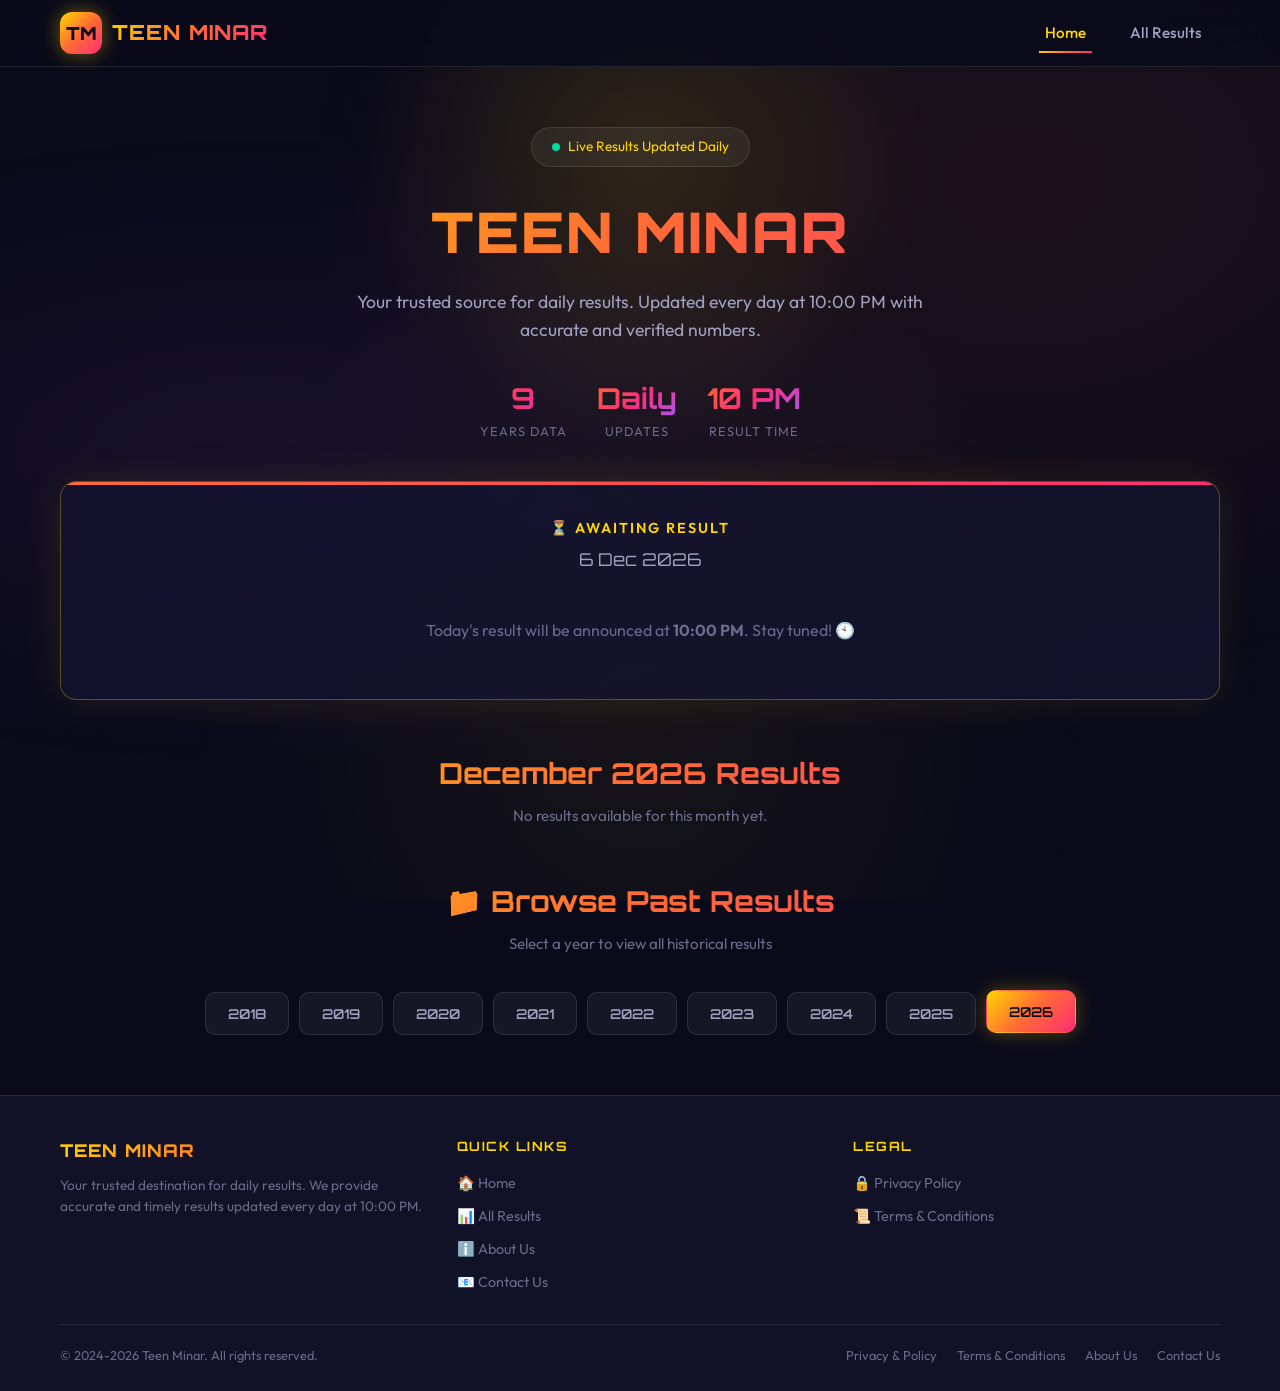
==== index.html @ fa3791fa "Initial commit - Teen Minar website" ====
<!DOCTYPE html>
<html lang="en">
<head>
  <meta charset="UTF-8">
  <meta name="viewport" content="width=device-width, initial-scale=1.0">
  <title>Teen Minar - Latest Results | teenminar.com</title>
  <meta name="description" content="Teen Minar - Check today's latest result and past results. Daily updates at 10 PM. View current month, yearly and historical data at teenminar.com">
  <meta name="keywords" content="Teen Minar, teenminar, teenminar.com, teenminar.in, latest result, today result, daily result">
  <meta name="robots" content="index, follow">
  <link rel="canonical" href="https://teenminar.com/">
  <link rel="stylesheet" href="css/style.css">
</head>
<body data-page="home">

  <!-- Nav Overlay -->
  <div class="nav-overlay"></div>

  <!-- Header -->
  <header class="header">
    <nav class="navbar">
      <a href="index.html" class="logo">
        <div class="logo-icon">TM</div>
        <span class="logo-text">TEEN MINAR</span>
      </a>
      <div class="nav-links">
        <a href="index.html" class="active">Home</a>
        <a href="results.html">All Results</a>
      </div>
      <div class="hamburger">
        <span></span>
        <span></span>
        <span></span>
      </div>
    </nav>
  </header>

  <!-- Hero Section -->
  <section class="hero">
    <div class="container">
      <div class="hero-badge">
        <span class="dot"></span>
        Live Results Updated Daily
      </div>
      <h1>Teen Minar</h1>
      <p>Your trusted source for daily results. Updated every day at 10:00 PM with accurate and verified numbers.</p>
      <div class="hero-stats" id="hero-stats">
        <div class="stat-item">
          <div class="stat-number">---</div>
          <div class="stat-label">Loading...</div>
        </div>
      </div>
    </div>
  </section>

  <!-- Today's Result -->
  <section class="today-result">
    <div class="container">
      <div id="today-result-container">
        <div class="loading">
          <div class="spinner"></div>
          <p>Loading today's result...</p>
        </div>
      </div>
    </div>
  </section>

  <!-- Current Month Results -->
  <section class="month-results">
    <div class="container">
      <div id="month-results-container">
        <div class="loading">
          <div class="spinner"></div>
          <p>Loading results...</p>
        </div>
      </div>
    </div>
  </section>

  <!-- Quick Year Links -->
  <section class="container" style="margin-bottom: 50px;">
    <div class="section-header">
      <h2>📁 Browse Past Results</h2>
      <p>Select a year to view all historical results</p>
    </div>
    <div class="quick-years" id="quick-years">
      <!-- Dynamically populated -->
    </div>
  </section>

  <!-- Footer -->
  <footer class="footer">
    <div class="container">
      <div class="footer-content">
        <div class="footer-brand">
          <div class="logo-text">TEEN MINAR</div>
          <p>Your trusted destination for daily results. We provide accurate and timely results updated every day at 10:00 PM.</p>
        </div>
        <div class="footer-section">
          <h3>Quick Links</h3>
          <div class="footer-links">
            <a href="index.html">🏠 Home</a>
            <a href="results.html">📊 All Results</a>
            <a href="about.html">ℹ️ About Us</a>
            <a href="contact.html">📧 Contact Us</a>
          </div>
        </div>
        <div class="footer-section">
          <h3>Legal</h3>
          <div class="footer-links">
            <a href="privacy.html">🔒 Privacy Policy</a>
            <a href="terms.html">📜 Terms & Conditions</a>
          </div>
        </div>
      </div>
      <div class="footer-bottom">
        <p>&copy; 2024-2026 Teen Minar. All rights reserved.</p>
        <div class="footer-bottom-links">
          <a href="privacy.html">Privacy & Policy</a>
          <a href="terms.html">Terms & Conditions</a>
          <a href="about.html">About Us</a>
          <a href="contact.html">Contact Us</a>
        </div>
      </div>
    </div>
  </footer>

  <script src="js/app.js"></script>
</body>
</html>
---- css/style.css ----
/* ============================================
   TEEN MINAR - Vibrant Dark Theme
   ============================================ */

@import url('https://fonts.googleapis.com/css2?family=Outfit:wght@300;400;500;600;700;800;900&family=Orbitron:wght@400;500;600;700;800;900&display=swap');

/* ---- CSS Variables ---- */
:root {
  --bg-primary: #0a0a1a;
  --bg-secondary: #111128;
  --bg-card: rgba(20, 20, 50, 0.7);
  --bg-glass: rgba(255, 255, 255, 0.05);
  --border-glass: rgba(255, 255, 255, 0.1);
  --text-primary: #ffffff;
  --text-secondary: #a0a0c0;
  --text-muted: #6a6a8a;
  --gold: #ffd700;
  --gold-dark: #b8960f;
  --neon-orange: #ff6b35;
  --neon-pink: #ff2d75;
  --neon-purple: #a855f7;
  --neon-blue: #3b82f6;
  --neon-cyan: #06d6a0;
  --gradient-gold: linear-gradient(135deg, #ffd700, #ff6b35, #ff2d75);
  --gradient-purple: linear-gradient(135deg, #a855f7, #6366f1, #3b82f6);
  --gradient-fire: linear-gradient(135deg, #ff6b35, #ff2d75, #a855f7);
  --shadow-glow: 0 0 30px rgba(255, 215, 0, 0.2);
  --shadow-card: 0 8px 32px rgba(0, 0, 0, 0.4);
  --radius: 16px;
  --radius-sm: 10px;
  --radius-xs: 6px;
  --transition: all 0.3s cubic-bezier(0.4, 0, 0.2, 1);
  --max-width: 1200px;
}

/* ---- Reset & Base ---- */
*, *::before, *::after {
  margin: 0;
  padding: 0;
  box-sizing: border-box;
}

html {
  scroll-behavior: smooth;
  font-size: 16px;
}

body {
  font-family: 'Outfit', sans-serif;
  background: var(--bg-primary);
  color: var(--text-primary);
  line-height: 1.6;
  min-height: 100vh;
  overflow-x: hidden;
}

/* Animated background */
body::before {
  content: '';
  position: fixed;
  top: 0;
  left: 0;
  width: 100%;
  height: 100%;
  background: 
    radial-gradient(ellipse at 20% 50%, rgba(168, 85, 247, 0.08) 0%, transparent 50%),
    radial-gradient(ellipse at 80% 20%, rgba(255, 107, 53, 0.08) 0%, transparent 50%),
    radial-gradient(ellipse at 50% 80%, rgba(255, 215, 0, 0.05) 0%, transparent 50%);
  pointer-events: none;
  z-index: 0;
}

a {
  text-decoration: none;
  color: inherit;
  transition: var(--transition);
}

img { max-width: 100%; }

ul, ol { list-style: none; }

/* ---- Container ---- */
.container {
  max-width: var(--max-width);
  margin: 0 auto;
  padding: 0 20px;
  position: relative;
  z-index: 1;
}

/* ---- Header / Navbar ---- */
.header {
  position: sticky;
  top: 0;
  z-index: 1000;
  background: rgba(10, 10, 26, 0.85);
  backdrop-filter: blur(20px);
  -webkit-backdrop-filter: blur(20px);
  border-bottom: 1px solid var(--border-glass);
  padding: 0;
}

.navbar {
  display: flex;
  align-items: center;
  justify-content: space-between;
  padding: 12px 0;
  max-width: var(--max-width);
  margin: 0 auto;
  padding-left: 20px;
  padding-right: 20px;
}

.logo {
  display: flex;
  align-items: center;
  gap: 10px;
}

.logo-icon {
  width: 42px;
  height: 42px;
  background: var(--gradient-gold);
  border-radius: 12px;
  display: flex;
  align-items: center;
  justify-content: center;
  font-family: 'Orbitron', sans-serif;
  font-weight: 900;
  font-size: 18px;
  color: #0a0a1a;
  box-shadow: 0 0 20px rgba(255, 215, 0, 0.4);
  animation: logoPulse 3s ease-in-out infinite;
}

@keyframes logoPulse {
  0%, 100% { box-shadow: 0 0 20px rgba(255, 215, 0, 0.4); }
  50% { box-shadow: 0 0 35px rgba(255, 215, 0, 0.6); }
}

.logo-text {
  font-family: 'Orbitron', sans-serif;
  font-weight: 800;
  font-size: 1.3rem;
  background: var(--gradient-gold);
  -webkit-background-clip: text;
  -webkit-text-fill-color: transparent;
  background-clip: text;
  letter-spacing: 1px;
}

.nav-links {
  display: flex;
  align-items: center;
  gap: 8px;
}

.nav-links a {
  padding: 8px 18px;
  border-radius: var(--radius-sm);
  font-weight: 500;
  font-size: 0.95rem;
  color: var(--text-secondary);
  position: relative;
  overflow: hidden;
}

.nav-links a::before {
  content: '';
  position: absolute;
  bottom: 0;
  left: 50%;
  width: 0;
  height: 2px;
  background: var(--gradient-gold);
  transition: var(--transition);
  transform: translateX(-50%);
}

.nav-links a:hover,
.nav-links a.active {
  color: var(--gold);
}

.nav-links a:hover::before,
.nav-links a.active::before {
  width: 70%;
}

/* Mobile hamburger */
.hamburger {
  display: none;
  flex-direction: column;
  gap: 5px;
  cursor: pointer;
  padding: 5px;
  z-index: 1001;
}

.hamburger span {
  width: 26px;
  height: 3px;
  background: var(--gold);
  border-radius: 3px;
  transition: var(--transition);
}

.hamburger.active span:nth-child(1) {
  transform: rotate(45deg) translate(5px, 5px);
}
.hamburger.active span:nth-child(2) {
  opacity: 0;
}
.hamburger.active span:nth-child(3) {
  transform: rotate(-45deg) translate(6px, -6px);
}

/* ---- Hero Section ---- */
.hero {
  padding: 60px 0 40px;
  text-align: center;
  position: relative;
}

.hero::before {
  content: '';
  position: absolute;
  top: -50%;
  left: 50%;
  transform: translateX(-50%);
  width: 600px;
  height: 600px;
  background: radial-gradient(circle, rgba(255, 215, 0, 0.12) 0%, transparent 70%);
  pointer-events: none;
}

.hero-badge {
  display: inline-flex;
  align-items: center;
  gap: 8px;
  padding: 8px 20px;
  background: var(--bg-glass);
  border: 1px solid var(--border-glass);
  border-radius: 50px;
  font-size: 0.85rem;
  color: var(--gold);
  margin-bottom: 20px;
  animation: fadeInDown 0.6s ease;
}

.hero-badge .dot {
  width: 8px;
  height: 8px;
  background: var(--neon-cyan);
  border-radius: 50%;
  animation: blink 1.5s ease-in-out infinite;
}

@keyframes blink {
  0%, 100% { opacity: 1; }
  50% { opacity: 0.3; }
}

.hero h1 {
  font-family: 'Orbitron', sans-serif;
  font-size: clamp(2rem, 5vw, 3.5rem);
  font-weight: 900;
  background: var(--gradient-gold);
  -webkit-background-clip: text;
  -webkit-text-fill-color: transparent;
  background-clip: text;
  margin-bottom: 12px;
  animation: fadeInUp 0.7s ease;
  text-transform: uppercase;
  letter-spacing: 2px;
}

.hero p {
  font-size: 1.1rem;
  color: var(--text-secondary);
  max-width: 600px;
  margin: 0 auto 30px;
  animation: fadeInUp 0.8s ease;
}

.hero-stats {
  display: flex;
  justify-content: center;
  gap: 30px;
  flex-wrap: wrap;
  animation: fadeInUp 0.9s ease;
}

.stat-item {
  text-align: center;
}

.stat-number {
  font-family: 'Orbitron', sans-serif;
  font-size: 1.8rem;
  font-weight: 700;
  background: var(--gradient-fire);
  -webkit-background-clip: text;
  -webkit-text-fill-color: transparent;
  background-clip: text;
}

.stat-label {
  font-size: 0.8rem;
  color: var(--text-muted);
  text-transform: uppercase;
  letter-spacing: 1px;
}

/* ---- Section Headers ---- */
.section-header {
  text-align: center;
  margin-bottom: 35px;
}

.section-header h2 {
  font-family: 'Orbitron', sans-serif;
  font-size: clamp(1.3rem, 3vw, 1.8rem);
  font-weight: 700;
  margin-bottom: 8px;
  background: var(--gradient-gold);
  -webkit-background-clip: text;
  -webkit-text-fill-color: transparent;
  background-clip: text;
}

.section-header p {
  color: var(--text-muted);
  font-size: 0.95rem;
}

/* ---- Today's Result Card ---- */
.today-result {
  margin-bottom: 50px;
}

.result-card-today {
  background: var(--bg-card);
  border: 1px solid rgba(255, 215, 0, 0.3);
  border-radius: var(--radius);
  padding: 35px;
  text-align: center;
  position: relative;
  overflow: hidden;
  box-shadow: 0 0 40px rgba(255, 215, 0, 0.1);
  animation: glowPulse 3s ease-in-out infinite;
}

@keyframes glowPulse {
  0%, 100% { box-shadow: 0 0 40px rgba(255, 215, 0, 0.1); }
  50% { box-shadow: 0 0 60px rgba(255, 215, 0, 0.2); }
}

.result-card-today::before {
  content: '';
  position: absolute;
  top: 0;
  left: -100%;
  width: 200%;
  height: 3px;
  background: var(--gradient-gold);
  animation: shimmer 3s ease-in-out infinite;
}

@keyframes shimmer {
  0% { left: -100%; }
  100% { left: 100%; }
}

.result-card-today .date-label {
  font-size: 0.9rem;
  color: var(--gold);
  font-weight: 600;
  text-transform: uppercase;
  letter-spacing: 2px;
  margin-bottom: 5px;
}

.result-card-today .date-value {
  font-family: 'Orbitron', sans-serif;
  font-size: 1.1rem;
  color: var(--text-secondary);
  margin-bottom: 25px;
}

.result-numbers {
  display: flex;
  justify-content: center;
  flex-wrap: wrap;
  gap: 12px;
  margin-bottom: 15px;
}

.result-ball {
  width: 56px;
  height: 56px;
  border-radius: 50%;
  display: flex;
  align-items: center;
  justify-content: center;
  font-family: 'Orbitron', sans-serif;
  font-weight: 700;
  font-size: 1.1rem;
  color: #0a0a1a;
  position: relative;
  animation: ballPop 0.5s ease backwards;
  cursor: default;
  transition: var(--transition);
}

.result-ball:hover {
  transform: scale(1.15) rotate(5deg);
}

.result-ball:nth-child(1) { background: var(--gold); animation-delay: 0.1s; }
.result-ball:nth-child(2) { background: var(--neon-orange); animation-delay: 0.2s; }
.result-ball:nth-child(3) { background: var(--neon-pink); animation-delay: 0.3s; }
.result-ball:nth-child(4) { background: var(--neon-purple); color: white; animation-delay: 0.4s; }
.result-ball:nth-child(5) { background: var(--neon-blue); color: white; animation-delay: 0.5s; }
.result-ball:nth-child(6) { background: var(--neon-cyan); animation-delay: 0.6s; }
.result-ball:nth-child(7) { background: var(--gold); animation-delay: 0.7s; }
.result-ball:nth-child(n+8) { background: var(--neon-orange); animation-delay: 0.8s; }

@keyframes ballPop {
  0% { transform: scale(0); opacity: 0; }
  50% { transform: scale(1.2); }
  100% { transform: scale(1); opacity: 1; }
}

.no-result-msg {
  color: var(--text-muted);
  font-size: 1rem;
  padding: 20px;
}

/* ---- Month Results Section ---- */
.month-results {
  margin-bottom: 50px;
}

/* ---- Results Table ---- */
.results-table-wrapper {
  background: var(--bg-card);
  border: 1px solid var(--border-glass);
  border-radius: var(--radius);
  overflow: hidden;
  backdrop-filter: blur(10px);
}

.results-table {
  width: 100%;
  border-collapse: collapse;
}

.results-table thead th {
  background: rgba(255, 215, 0, 0.1);
  padding: 14px 16px;
  text-align: left;
  font-family: 'Orbitron', sans-serif;
  font-size: 0.75rem;
  font-weight: 600;
  color: var(--gold);
  text-transform: uppercase;
  letter-spacing: 1.5px;
  border-bottom: 1px solid var(--border-glass);
}

.results-table tbody tr {
  border-bottom: 1px solid rgba(255, 255, 255, 0.03);
  transition: var(--transition);
}

.results-table tbody tr:hover {
  background: rgba(255, 215, 0, 0.03);
}

.results-table tbody tr.today-row {
  background: rgba(255, 215, 0, 0.08);
  border-left: 3px solid var(--gold);
}

.results-table tbody td {
  padding: 12px 16px;
  font-size: 0.95rem;
}

.results-table .date-col {
  font-weight: 500;
  color: var(--text-secondary);
  white-space: nowrap;
  min-width: 110px;
}

.results-table .day-col {
  color: var(--text-muted);
  font-size: 0.85rem;
  min-width: 50px;
}

.results-table .numbers-col {
  display: flex;
  flex-wrap: wrap;
  gap: 6px;
}

.mini-ball {
  width: 34px;
  height: 34px;
  border-radius: 50%;
  display: inline-flex;
  align-items: center;
  justify-content: center;
  font-family: 'Orbitron', sans-serif;
  font-weight: 600;
  font-size: 0.7rem;
  background: rgba(255, 215, 0, 0.15);
  color: var(--gold);
  border: 1px solid rgba(255, 215, 0, 0.25);
  transition: var(--transition);
}

.mini-ball:hover {
  background: var(--gold);
  color: #0a0a1a;
  transform: scale(1.1);
}

/* ---- Year/Month Selector ---- */
.selectors {
  display: flex;
  flex-wrap: wrap;
  gap: 12px;
  margin-bottom: 30px;
  justify-content: center;
}

.selector-group {
  display: flex;
  flex-wrap: wrap;
  gap: 6px;
  align-items: center;
}

.selector-label {
  font-family: 'Orbitron', sans-serif;
  font-size: 0.75rem;
  color: var(--text-muted);
  text-transform: uppercase;
  letter-spacing: 1px;
  margin-right: 6px;
}

.selector-btn {
  padding: 8px 16px;
  border: 1px solid var(--border-glass);
  border-radius: var(--radius-xs);
  background: var(--bg-glass);
  color: var(--text-secondary);
  font-family: 'Outfit', sans-serif;
  font-size: 0.85rem;
  font-weight: 500;
  cursor: pointer;
  transition: var(--transition);
}

.selector-btn:hover {
  border-color: var(--gold);
  color: var(--gold);
}

.selector-btn.active {
  background: var(--gradient-gold);
  color: #0a0a1a;
  border-color: transparent;
  font-weight: 700;
  box-shadow: 0 0 15px rgba(255, 215, 0, 0.3);
}

/* ---- Content Pages ---- */
.page-content {
  padding: 50px 0 60px;
  min-height: 60vh;
}

.content-card {
  background: var(--bg-card);
  border: 1px solid var(--border-glass);
  border-radius: var(--radius);
  padding: 40px;
  backdrop-filter: blur(10px);
}

.content-card h1 {
  font-family: 'Orbitron', sans-serif;
  font-size: clamp(1.4rem, 3vw, 2rem);
  background: var(--gradient-gold);
  -webkit-background-clip: text;
  -webkit-text-fill-color: transparent;
  background-clip: text;
  margin-bottom: 25px;
}

.content-card h2 {
  font-size: 1.2rem;
  color: var(--gold);
  margin: 25px 0 10px;
  font-weight: 600;
}

.content-card p {
  color: var(--text-secondary);
  margin-bottom: 15px;
  line-height: 1.8;
}

.content-card ul {
  padding-left: 20px;
  margin-bottom: 15px;
}

.content-card ul li {
  color: var(--text-secondary);
  margin-bottom: 8px;
  position: relative;
  padding-left: 15px;
}

.content-card ul li::before {
  content: '▸';
  color: var(--gold);
  position: absolute;
  left: 0;
}

/* ---- Footer ---- */
.footer {
  background: var(--bg-secondary);
  border-top: 1px solid var(--border-glass);
  padding: 40px 0 25px;
  margin-top: 60px;
}

.footer-content {
  display: grid;
  grid-template-columns: 1fr 1fr 1fr;
  gap: 30px;
  margin-bottom: 30px;
}

.footer-brand .logo-text {
  font-size: 1.1rem;
  margin-bottom: 10px;
}

.footer-brand p {
  color: var(--text-muted);
  font-size: 0.85rem;
  line-height: 1.6;
}

.footer-section h3 {
  font-family: 'Orbitron', sans-serif;
  font-size: 0.8rem;
  color: var(--gold);
  text-transform: uppercase;
  letter-spacing: 1.5px;
  margin-bottom: 15px;
}

.footer-links {
  display: flex;
  flex-direction: column;
  gap: 10px;
}

.footer-links a {
  color: var(--text-muted);
  font-size: 0.9rem;
  transition: var(--transition);
}

.footer-links a:hover {
  color: var(--gold);
  padding-left: 5px;
}

.footer-bottom {
  border-top: 1px solid var(--border-glass);
  padding-top: 20px;
  display: flex;
  justify-content: space-between;
  align-items: center;
  flex-wrap: wrap;
  gap: 10px;
}

.footer-bottom p {
  color: var(--text-muted);
  font-size: 0.8rem;
}

.footer-bottom-links {
  display: flex;
  gap: 20px;
}

.footer-bottom-links a {
  color: var(--text-muted);
  font-size: 0.8rem;
}

.footer-bottom-links a:hover {
  color: var(--gold);
}

/* ---- Animations ---- */
@keyframes fadeInUp {
  from {
    opacity: 0;
    transform: translateY(20px);
  }
  to {
    opacity: 1;
    transform: translateY(0);
  }
}

@keyframes fadeInDown {
  from {
    opacity: 0;
    transform: translateY(-20px);
  }
  to {
    opacity: 1;
    transform: translateY(0);
  }
}

.fade-in {
  animation: fadeInUp 0.6s ease forwards;
}

/* ---- Scrollbar ---- */
::-webkit-scrollbar {
  width: 8px;
}

::-webkit-scrollbar-track {
  background: var(--bg-primary);
}

::-webkit-scrollbar-thumb {
  background: var(--gold-dark);
  border-radius: 10px;
}

::-webkit-scrollbar-thumb:hover {
  background: var(--gold);
}

/* ---- Loading ---- */
.loading {
  text-align: center;
  padding: 40px;
  color: var(--text-muted);
}

.loading .spinner {
  width: 40px;
  height: 40px;
  border: 3px solid var(--border-glass);
  border-top: 3px solid var(--gold);
  border-radius: 50%;
  margin: 0 auto 15px;
  animation: spin 1s linear infinite;
}

@keyframes spin {
  to { transform: rotate(360deg); }
}

/* ---- Responsive ---- */
@media (max-width: 768px) {
  .hamburger {
    display: flex;
  }

  .nav-links {
    display: none;
    position: fixed;
    top: 0;
    right: 0;
    width: 280px;
    height: 100vh;
    background: rgba(10, 10, 26, 0.98);
    backdrop-filter: blur(20px);
    flex-direction: column;
    padding: 80px 30px 30px;
    gap: 5px;
    border-left: 1px solid var(--border-glass);
    z-index: 1000;
    transform: translateX(100%);
    transition: transform 0.3s ease;
  }

  .nav-links.open {
    display: flex;
    transform: translateX(0);
  }

  .nav-links a {
    font-size: 1.05rem;
    padding: 12px 16px;
  }

  .hero {
    padding: 40px 0 30px;
  }

  .hero-stats {
    gap: 20px;
  }

  .stat-number {
    font-size: 1.4rem;
  }

  .result-card-today {
    padding: 25px 15px;
  }

  .result-ball {
    width: 44px;
    height: 44px;
    font-size: 0.95rem;
  }

  .result-numbers {
    gap: 8px;
  }

  .results-table thead th {
    padding: 10px 12px;
    font-size: 0.7rem;
  }

  .results-table tbody td {
    padding: 10px 12px;
    font-size: 0.85rem;
  }

  .mini-ball {
    width: 30px;
    height: 30px;
    font-size: 0.65rem;
  }

  .footer-content {
    grid-template-columns: 1fr;
    gap: 25px;
  }

  .footer-bottom {
    flex-direction: column;
    text-align: center;
  }

  .content-card {
    padding: 25px 18px;
  }

  .selectors {
    gap: 8px;
  }

  .selector-btn {
    padding: 7px 12px;
    font-size: 0.8rem;
  }
}

@media (max-width: 480px) {
  html {
    font-size: 14px;
  }

  .result-ball {
    width: 40px;
    height: 40px;
    font-size: 0.85rem;
  }

  .mini-ball {
    width: 28px;
    height: 28px;
    font-size: 0.6rem;
  }

  .results-table .date-col {
    min-width: 80px;
  }

  .results-table .day-col {
    display: none;
  }
}

/* ---- Overlay for mobile nav ---- */
.nav-overlay {
  display: none;
  position: fixed;
  top: 0;
  left: 0;
  width: 100%;
  height: 100%;
  background: rgba(0, 0, 0, 0.6);
  z-index: 999;
}

.nav-overlay.show {
  display: block;
}

/* ---- Quick Links on home ---- */
.quick-years {
  display: flex;
  justify-content: center;
  flex-wrap: wrap;
  gap: 10px;
  margin-bottom: 40px;
}

.quick-year-btn {
  padding: 10px 22px;
  background: var(--bg-glass);
  border: 1px solid var(--border-glass);
  border-radius: var(--radius-sm);
  color: var(--text-secondary);
  font-family: 'Orbitron', sans-serif;
  font-size: 0.85rem;
  font-weight: 600;
  cursor: pointer;
  transition: var(--transition);
}

.quick-year-btn:hover,
.quick-year-btn.active {
  background: var(--gradient-gold);
  color: #0a0a1a;
  border-color: transparent;
  box-shadow: 0 0 20px rgba(255, 215, 0, 0.3);
  transform: translateY(-2px);
}

/* ---- Month tabs ---- */
.month-tabs {
  display: flex;
  justify-content: center;
  flex-wrap: wrap;
  gap: 6px;
  margin-bottom: 25px;
}

.month-tab {
  padding: 7px 14px;
  background: var(--bg-glass);
  border: 1px solid var(--border-glass);
  border-radius: var(--radius-xs);
  color: var(--text-muted);
  font-size: 0.82rem;
  font-weight: 500;
  cursor: pointer;
  transition: var(--transition);
}

.month-tab:hover {
  border-color: var(--gold);
  color: var(--gold);
}

.month-tab.active {
  background: rgba(255, 215, 0, 0.15);
  color: var(--gold);
  border-color: var(--gold);
  font-weight: 600;
}

/* ---- Page Title Hero (for inner pages) ---- */
.page-hero {
  padding: 50px 0 30px;
  text-align: center;
}

.page-hero h1 {
  font-family: 'Orbitron', sans-serif;
  font-size: clamp(1.6rem, 4vw, 2.5rem);
  font-weight: 800;
  background: var(--gradient-gold);
  -webkit-background-clip: text;
  -webkit-text-fill-color: transparent;
  background-clip: text;
  margin-bottom: 10px;
}

.page-hero p {
  color: var(--text-muted);
  font-size: 1rem;
}

/* ---- Empty / No data ---- */
.empty-state {
  text-align: center;
  padding: 60px 20px;
  color: var(--text-muted);
}

.empty-state .icon {
  font-size: 3rem;
  margin-bottom: 15px;
  opacity: 0.5;
}

/* ---- Contact form style ---- */
.contact-info {
  display: grid;
  grid-template-columns: repeat(auto-fit, minmax(250px, 1fr));
  gap: 20px;
  margin-top: 20px;
}

.contact-item {
  background: var(--bg-glass);
  border: 1px solid var(--border-glass);
  border-radius: var(--radius-sm);
  padding: 20px;
  text-align: center;
  transition: var(--transition);
}

.contact-item:hover {
  border-color: var(--gold);
  transform: translateY(-3px);
}

.contact-item .icon {
  font-size: 2rem;
  margin-bottom: 10px;
}

.contact-item h3 {
  color: var(--gold);
  font-size: 0.95rem;
  margin-bottom: 8px;
}

.contact-item p {
  color: var(--text-secondary);
  font-size: 0.9rem;
}
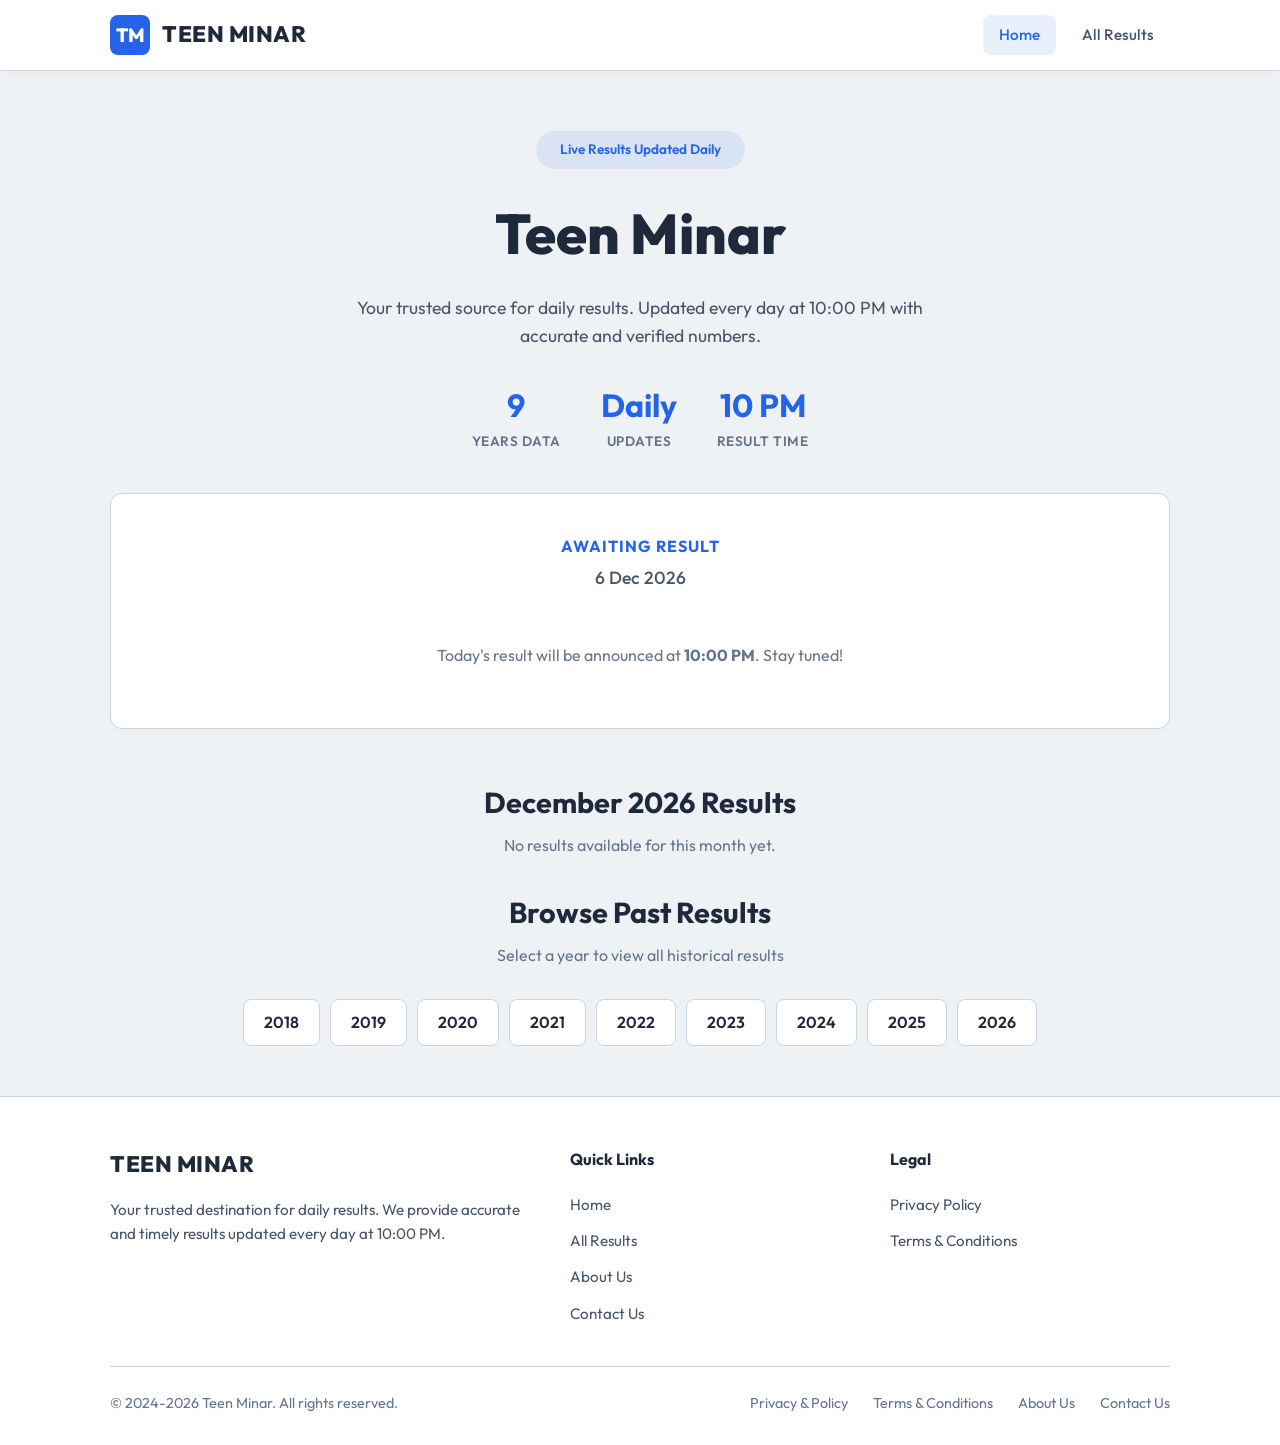
==== commit 491e1369: "Redesign: clean mid-tone theme (solid colors, no gradients) and remove all emojis" ====
--- a/index.html
+++ b/index.html
@@ -79,7 +79,7 @@
   <!-- Quick Year Links -->
   <section class="container" style="margin-bottom: 50px;">
     <div class="section-header">
-      <h2>📁 Browse Past Results</h2>
+      <h2>Browse Past Results</h2>
       <p>Select a year to view all historical results</p>
     </div>
     <div class="quick-years" id="quick-years">
@@ -98,17 +98,17 @@
         <div class="footer-section">
           <h3>Quick Links</h3>
           <div class="footer-links">
-            <a href="index.html">🏠 Home</a>
-            <a href="results.html">📊 All Results</a>
-            <a href="about.html">ℹ️ About Us</a>
-            <a href="contact.html">📧 Contact Us</a>
+            <a href="index.html">Home</a>
+            <a href="results.html">All Results</a>
+            <a href="about.html">About Us</a>
+            <a href="contact.html">Contact Us</a>
           </div>
         </div>
         <div class="footer-section">
           <h3>Legal</h3>
           <div class="footer-links">
-            <a href="privacy.html">🔒 Privacy Policy</a>
-            <a href="terms.html">📜 Terms & Conditions</a>
+            <a href="privacy.html">Privacy Policy</a>
+            <a href="terms.html">Terms & Conditions</a>
           </div>
         </div>
       </div>
--- a/css/style.css
+++ b/css/style.css
@@ -1,36 +1,25 @@
 /* ============================================
-   TEEN MINAR - Vibrant Dark Theme
+   TEEN MINAR - Clean Mid-Tone Theme
+   (No Gradients, Solid Colors, No Neons)
    ============================================ */
 
-@import url('https://fonts.googleapis.com/css2?family=Outfit:wght@300;400;500;600;700;800;900&family=Orbitron:wght@400;500;600;700;800;900&display=swap');
+@import url('https://fonts.googleapis.com/css2?family=Outfit:wght@300;400;500;600;700;800;900&display=swap');
 
 /* ---- CSS Variables ---- */
 :root {
-  --bg-primary: #0a0a1a;
-  --bg-secondary: #111128;
-  --bg-card: rgba(20, 20, 50, 0.7);
-  --bg-glass: rgba(255, 255, 255, 0.05);
-  --border-glass: rgba(255, 255, 255, 0.1);
-  --text-primary: #ffffff;
-  --text-secondary: #a0a0c0;
-  --text-muted: #6a6a8a;
-  --gold: #ffd700;
-  --gold-dark: #b8960f;
-  --neon-orange: #ff6b35;
-  --neon-pink: #ff2d75;
-  --neon-purple: #a855f7;
-  --neon-blue: #3b82f6;
-  --neon-cyan: #06d6a0;
-  --gradient-gold: linear-gradient(135deg, #ffd700, #ff6b35, #ff2d75);
-  --gradient-purple: linear-gradient(135deg, #a855f7, #6366f1, #3b82f6);
-  --gradient-fire: linear-gradient(135deg, #ff6b35, #ff2d75, #a855f7);
-  --shadow-glow: 0 0 30px rgba(255, 215, 0, 0.2);
-  --shadow-card: 0 8px 32px rgba(0, 0, 0, 0.4);
-  --radius: 16px;
-  --radius-sm: 10px;
-  --radius-xs: 6px;
-  --transition: all 0.3s cubic-bezier(0.4, 0, 0.2, 1);
-  --max-width: 1200px;
+  --bg-primary: #eef2f5;   /* Not too light, not dark = clean soft gray */
+  --bg-secondary: #e2e8f0;
+  --bg-card: #ffffff;
+  --text-primary: #1e293b;
+  --text-secondary: #475569;
+  --text-muted: #64748b;
+  --accent: #2563eb;       /* Single solid color (Blue) */
+  --accent-light: rgba(37, 99, 235, 0.1);
+  --border-color: #cbd5e1;
+  --radius: 12px;
+  --radius-sm: 8px;
+  --transition: all 0.2s ease;
+  --max-width: 1100px;
 }
 
 /* ---- Reset & Base ---- */
@@ -54,22 +43,6 @@
   overflow-x: hidden;
 }
 
-/* Animated background */
-body::before {
-  content: '';
-  position: fixed;
-  top: 0;
-  left: 0;
-  width: 100%;
-  height: 100%;
-  background: 
-    radial-gradient(ellipse at 20% 50%, rgba(168, 85, 247, 0.08) 0%, transparent 50%),
-    radial-gradient(ellipse at 80% 20%, rgba(255, 107, 53, 0.08) 0%, transparent 50%),
-    radial-gradient(ellipse at 50% 80%, rgba(255, 215, 0, 0.05) 0%, transparent 50%);
-  pointer-events: none;
-  z-index: 0;
-}
-
 a {
   text-decoration: none;
   color: inherit;
@@ -77,7 +50,6 @@
 }
 
 img { max-width: 100%; }
-
 ul, ol { list-style: none; }
 
 /* ---- Container ---- */
@@ -86,26 +58,23 @@
   margin: 0 auto;
   padding: 0 20px;
   position: relative;
-  z-index: 1;
 }
 
 /* ---- Header / Navbar ---- */
 .header {
+  background: var(--bg-card);
+  border-bottom: 1px solid var(--border-color);
   position: sticky;
   top: 0;
   z-index: 1000;
-  background: rgba(10, 10, 26, 0.85);
-  backdrop-filter: blur(20px);
-  -webkit-backdrop-filter: blur(20px);
-  border-bottom: 1px solid var(--border-glass);
-  padding: 0;
+  box-shadow: 0 2px 10px rgba(0,0,0,0.03);
 }
 
 .navbar {
   display: flex;
   align-items: center;
   justify-content: space-between;
-  padding: 12px 0;
+  padding: 15px 0;
   max-width: var(--max-width);
   margin: 0 auto;
   padding-left: 20px;
@@ -115,165 +84,93 @@
 .logo {
   display: flex;
   align-items: center;
+  gap: 12px;
+}
+
+.logo-icon {
+  width: 40px;
+  height: 40px;
+  background: var(--accent);
+  color: #fff;
+  border-radius: var(--radius-sm);
+  display: flex;
+  align-items: center;
+  justify-content: center;
+  font-weight: 800;
+  font-size: 1.2rem;
+}
+
+.logo-text {
+  font-weight: 800;
+  font-size: 1.4rem;
+  color: var(--text-primary);
+  letter-spacing: 0.5px;
+}
+
+.nav-links {
+  display: flex;
+  align-items: center;
   gap: 10px;
 }
 
-.logo-icon {
-  width: 42px;
-  height: 42px;
-  background: var(--gradient-gold);
-  border-radius: 12px;
-  display: flex;
-  align-items: center;
-  justify-content: center;
-  font-family: 'Orbitron', sans-serif;
-  font-weight: 900;
-  font-size: 18px;
-  color: #0a0a1a;
-  box-shadow: 0 0 20px rgba(255, 215, 0, 0.4);
-  animation: logoPulse 3s ease-in-out infinite;
-}
-
-@keyframes logoPulse {
-  0%, 100% { box-shadow: 0 0 20px rgba(255, 215, 0, 0.4); }
-  50% { box-shadow: 0 0 35px rgba(255, 215, 0, 0.6); }
-}
-
-.logo-text {
-  font-family: 'Orbitron', sans-serif;
-  font-weight: 800;
-  font-size: 1.3rem;
-  background: var(--gradient-gold);
-  -webkit-background-clip: text;
-  -webkit-text-fill-color: transparent;
-  background-clip: text;
-  letter-spacing: 1px;
-}
-
-.nav-links {
-  display: flex;
-  align-items: center;
-  gap: 8px;
-}
-
 .nav-links a {
-  padding: 8px 18px;
+  padding: 8px 16px;
   border-radius: var(--radius-sm);
   font-weight: 500;
   font-size: 0.95rem;
   color: var(--text-secondary);
-  position: relative;
-  overflow: hidden;
-}
-
-.nav-links a::before {
-  content: '';
-  position: absolute;
-  bottom: 0;
-  left: 50%;
-  width: 0;
-  height: 2px;
-  background: var(--gradient-gold);
   transition: var(--transition);
-  transform: translateX(-50%);
 }
 
 .nav-links a:hover,
 .nav-links a.active {
-  color: var(--gold);
-}
-
-.nav-links a:hover::before,
-.nav-links a.active::before {
-  width: 70%;
+  color: var(--accent);
+  background: var(--accent-light);
 }
 
 /* Mobile hamburger */
 .hamburger {
   display: none;
   flex-direction: column;
-  gap: 5px;
+  gap: 6px;
   cursor: pointer;
-  padding: 5px;
   z-index: 1001;
 }
 
 .hamburger span {
-  width: 26px;
+  width: 28px;
   height: 3px;
-  background: var(--gold);
-  border-radius: 3px;
+  background: var(--text-primary);
+  border-radius: 2px;
   transition: var(--transition);
 }
 
-.hamburger.active span:nth-child(1) {
-  transform: rotate(45deg) translate(5px, 5px);
-}
-.hamburger.active span:nth-child(2) {
-  opacity: 0;
-}
-.hamburger.active span:nth-child(3) {
-  transform: rotate(-45deg) translate(6px, -6px);
-}
+.hamburger.active span:nth-child(1) { transform: rotate(45deg) translate(6px, 6px); }
+.hamburger.active span:nth-child(2) { opacity: 0; }
+.hamburger.active span:nth-child(3) { transform: rotate(-45deg) translate(6px, -6px); }
 
 /* ---- Hero Section ---- */
 .hero {
   padding: 60px 0 40px;
   text-align: center;
-  position: relative;
-}
-
-.hero::before {
-  content: '';
-  position: absolute;
-  top: -50%;
-  left: 50%;
-  transform: translateX(-50%);
-  width: 600px;
-  height: 600px;
-  background: radial-gradient(circle, rgba(255, 215, 0, 0.12) 0%, transparent 70%);
-  pointer-events: none;
 }
 
 .hero-badge {
-  display: inline-flex;
-  align-items: center;
-  gap: 8px;
-  padding: 8px 20px;
-  background: var(--bg-glass);
-  border: 1px solid var(--border-glass);
+  display: inline-block;
+  padding: 8px 24px;
+  background: var(--accent-light);
+  color: var(--accent);
   border-radius: 50px;
   font-size: 0.85rem;
-  color: var(--gold);
+  font-weight: 600;
   margin-bottom: 20px;
-  animation: fadeInDown 0.6s ease;
-}
-
-.hero-badge .dot {
-  width: 8px;
-  height: 8px;
-  background: var(--neon-cyan);
-  border-radius: 50%;
-  animation: blink 1.5s ease-in-out infinite;
-}
-
-@keyframes blink {
-  0%, 100% { opacity: 1; }
-  50% { opacity: 0.3; }
 }
 
 .hero h1 {
-  font-family: 'Orbitron', sans-serif;
   font-size: clamp(2rem, 5vw, 3.5rem);
-  font-weight: 900;
-  background: var(--gradient-gold);
-  -webkit-background-clip: text;
-  -webkit-text-fill-color: transparent;
-  background-clip: text;
-  margin-bottom: 12px;
-  animation: fadeInUp 0.7s ease;
-  text-transform: uppercase;
-  letter-spacing: 2px;
+  font-weight: 800;
+  color: var(--text-primary);
+  margin-bottom: 15px;
 }
 
 .hero p {
@@ -281,58 +178,45 @@
   color: var(--text-secondary);
   max-width: 600px;
   margin: 0 auto 30px;
-  animation: fadeInUp 0.8s ease;
 }
 
 .hero-stats {
   display: flex;
   justify-content: center;
-  gap: 30px;
-  flex-wrap: wrap;
-  animation: fadeInUp 0.9s ease;
-}
-
-.stat-item {
-  text-align: center;
+  gap: 40px;
+  flex-wrap: wrap;
 }
 
 .stat-number {
-  font-family: 'Orbitron', sans-serif;
-  font-size: 1.8rem;
+  font-size: 2rem;
   font-weight: 700;
-  background: var(--gradient-fire);
-  -webkit-background-clip: text;
-  -webkit-text-fill-color: transparent;
-  background-clip: text;
+  color: var(--accent);
 }
 
 .stat-label {
-  font-size: 0.8rem;
+  font-size: 0.85rem;
   color: var(--text-muted);
   text-transform: uppercase;
-  letter-spacing: 1px;
+  font-weight: 600;
+  letter-spacing: 0.5px;
 }
 
 /* ---- Section Headers ---- */
 .section-header {
   text-align: center;
-  margin-bottom: 35px;
+  margin-bottom: 30px;
 }
 
 .section-header h2 {
-  font-family: 'Orbitron', sans-serif;
-  font-size: clamp(1.3rem, 3vw, 1.8rem);
+  font-size: clamp(1.4rem, 3vw, 1.8rem);
   font-weight: 700;
   margin-bottom: 8px;
-  background: var(--gradient-gold);
-  -webkit-background-clip: text;
-  -webkit-text-fill-color: transparent;
-  background-clip: text;
+  color: var(--text-primary);
 }
 
 .section-header p {
   color: var(--text-muted);
-  font-size: 0.95rem;
+  font-size: 1rem;
 }
 
 /* ---- Today's Result Card ---- */
@@ -342,115 +226,68 @@
 
 .result-card-today {
   background: var(--bg-card);
-  border: 1px solid rgba(255, 215, 0, 0.3);
+  border: 1px solid var(--border-color);
   border-radius: var(--radius);
-  padding: 35px;
+  padding: 40px;
   text-align: center;
-  position: relative;
-  overflow: hidden;
-  box-shadow: 0 0 40px rgba(255, 215, 0, 0.1);
-  animation: glowPulse 3s ease-in-out infinite;
-}
-
-@keyframes glowPulse {
-  0%, 100% { box-shadow: 0 0 40px rgba(255, 215, 0, 0.1); }
-  50% { box-shadow: 0 0 60px rgba(255, 215, 0, 0.2); }
-}
-
-.result-card-today::before {
-  content: '';
-  position: absolute;
-  top: 0;
-  left: -100%;
-  width: 200%;
-  height: 3px;
-  background: var(--gradient-gold);
-  animation: shimmer 3s ease-in-out infinite;
-}
-
-@keyframes shimmer {
-  0% { left: -100%; }
-  100% { left: 100%; }
+  box-shadow: 0 4px 15px rgba(0,0,0,0.02);
 }
 
 .result-card-today .date-label {
-  font-size: 0.9rem;
-  color: var(--gold);
-  font-weight: 600;
+  font-size: 1rem;
+  color: var(--accent);
+  font-weight: 700;
   text-transform: uppercase;
-  letter-spacing: 2px;
+  letter-spacing: 1px;
   margin-bottom: 5px;
 }
 
 .result-card-today .date-value {
-  font-family: 'Orbitron', sans-serif;
   font-size: 1.1rem;
   color: var(--text-secondary);
-  margin-bottom: 25px;
+  margin-bottom: 30px;
+  font-weight: 500;
 }
 
 .result-numbers {
   display: flex;
   justify-content: center;
   flex-wrap: wrap;
-  gap: 12px;
-  margin-bottom: 15px;
+  gap: 10px;
+  margin-bottom: 10px;
 }
 
 .result-ball {
-  width: 56px;
-  height: 56px;
-  border-radius: 50%;
-  display: flex;
-  align-items: center;
-  justify-content: center;
-  font-family: 'Orbitron', sans-serif;
+  width: 50px;
+  height: 50px;
+  border-radius: 5px; /* Square with slight rounding for uniform solid look */
+  display: flex;
+  align-items: center;
+  justify-content: center;
   font-weight: 700;
   font-size: 1.1rem;
-  color: #0a0a1a;
-  position: relative;
-  animation: ballPop 0.5s ease backwards;
-  cursor: default;
-  transition: var(--transition);
+  background: var(--accent);
+  color: #fff;
+  transition: transform 0.2s ease;
 }
 
 .result-ball:hover {
-  transform: scale(1.15) rotate(5deg);
-}
-
-.result-ball:nth-child(1) { background: var(--gold); animation-delay: 0.1s; }
-.result-ball:nth-child(2) { background: var(--neon-orange); animation-delay: 0.2s; }
-.result-ball:nth-child(3) { background: var(--neon-pink); animation-delay: 0.3s; }
-.result-ball:nth-child(4) { background: var(--neon-purple); color: white; animation-delay: 0.4s; }
-.result-ball:nth-child(5) { background: var(--neon-blue); color: white; animation-delay: 0.5s; }
-.result-ball:nth-child(6) { background: var(--neon-cyan); animation-delay: 0.6s; }
-.result-ball:nth-child(7) { background: var(--gold); animation-delay: 0.7s; }
-.result-ball:nth-child(n+8) { background: var(--neon-orange); animation-delay: 0.8s; }
-
-@keyframes ballPop {
-  0% { transform: scale(0); opacity: 0; }
-  50% { transform: scale(1.2); }
-  100% { transform: scale(1); opacity: 1; }
+  transform: translateY(-3px);
 }
 
 .no-result-msg {
   color: var(--text-muted);
   font-size: 1rem;
   padding: 20px;
-}
-
-/* ---- Month Results Section ---- */
-.month-results {
-  margin-bottom: 50px;
 }
 
 /* ---- Results Table ---- */
 .results-table-wrapper {
   background: var(--bg-card);
-  border: 1px solid var(--border-glass);
+  border: 1px solid var(--border-color);
   border-radius: var(--radius);
   overflow: hidden;
-  backdrop-filter: blur(10px);
+  box-shadow: 0 4px 15px rgba(0,0,0,0.02);
 }
 
 .results-table {
@@ -459,330 +296,252 @@
 }
 
 .results-table thead th {
-  background: rgba(255, 215, 0, 0.1);
-  padding: 14px 16px;
+  background: var(--bg-secondary);
+  padding: 15px 20px;
   text-align: left;
-  font-family: 'Orbitron', sans-serif;
-  font-size: 0.75rem;
+  font-size: 0.85rem;
+  font-weight: 700;
+  color: var(--text-secondary);
+  text-transform: uppercase;
+  border-bottom: 1px solid var(--border-color);
+}
+
+.results-table tbody tr {
+  border-bottom: 1px solid var(--border-color);
+}
+
+.results-table tbody tr:last-child {
+  border-bottom: none;
+}
+
+.results-table tbody tr:hover {
+  background: var(--bg-primary);
+}
+
+.results-table tbody tr.today-row {
+  background: var(--accent-light);
+}
+
+.results-table tbody td {
+  padding: 15px 20px;
+}
+
+.results-table .date-col {
   font-weight: 600;
-  color: var(--gold);
-  text-transform: uppercase;
-  letter-spacing: 1.5px;
-  border-bottom: 1px solid var(--border-glass);
-}
-
-.results-table tbody tr {
-  border-bottom: 1px solid rgba(255, 255, 255, 0.03);
-  transition: var(--transition);
-}
-
-.results-table tbody tr:hover {
-  background: rgba(255, 215, 0, 0.03);
-}
-
-.results-table tbody tr.today-row {
-  background: rgba(255, 215, 0, 0.08);
-  border-left: 3px solid var(--gold);
-}
-
-.results-table tbody td {
-  padding: 12px 16px;
-  font-size: 0.95rem;
-}
-
-.results-table .date-col {
-  font-weight: 500;
-  color: var(--text-secondary);
+  color: var(--text-primary);
   white-space: nowrap;
-  min-width: 110px;
 }
 
 .results-table .day-col {
   color: var(--text-muted);
+  font-size: 0.9rem;
+}
+
+.results-table .numbers-col {
+  display: flex;
+  flex-wrap: wrap;
+  gap: 6px;
+}
+
+.mini-ball {
+  width: 32px;
+  height: 32px;
+  border-radius: 4px;
+  display: inline-flex;
+  align-items: center;
+  justify-content: center;
+  font-weight: 600;
   font-size: 0.85rem;
-  min-width: 50px;
-}
-
-.results-table .numbers-col {
-  display: flex;
-  flex-wrap: wrap;
-  gap: 6px;
-}
-
-.mini-ball {
-  width: 34px;
-  height: 34px;
-  border-radius: 50%;
-  display: inline-flex;
-  align-items: center;
-  justify-content: center;
-  font-family: 'Orbitron', sans-serif;
+  background: var(--accent-light);
+  color: var(--accent);
+  border: 1px solid rgba(37, 99, 235, 0.2);
+}
+
+/* ---- Selectors ---- */
+.selectors {
+  display: flex;
+  flex-wrap: wrap;
+  gap: 15px;
+  margin-bottom: 30px;
+  justify-content: center;
+}
+
+.selector-group {
+  display: flex;
+  flex-wrap: wrap;
+  gap: 8px;
+  align-items: center;
+}
+
+.selector-label {
+  font-size: 0.85rem;
+  color: var(--text-muted);
   font-weight: 600;
-  font-size: 0.7rem;
-  background: rgba(255, 215, 0, 0.15);
-  color: var(--gold);
-  border: 1px solid rgba(255, 215, 0, 0.25);
-  transition: var(--transition);
-}
-
-.mini-ball:hover {
-  background: var(--gold);
-  color: #0a0a1a;
-  transform: scale(1.1);
-}
-
-/* ---- Year/Month Selector ---- */
-.selectors {
-  display: flex;
-  flex-wrap: wrap;
-  gap: 12px;
-  margin-bottom: 30px;
-  justify-content: center;
-}
-
-.selector-group {
-  display: flex;
-  flex-wrap: wrap;
-  gap: 6px;
-  align-items: center;
-}
-
-.selector-label {
-  font-family: 'Orbitron', sans-serif;
-  font-size: 0.75rem;
-  color: var(--text-muted);
-  text-transform: uppercase;
-  letter-spacing: 1px;
-  margin-right: 6px;
+  letter-spacing: 0.5px;
 }
 
 .selector-btn {
-  padding: 8px 16px;
-  border: 1px solid var(--border-glass);
-  border-radius: var(--radius-xs);
-  background: var(--bg-glass);
-  color: var(--text-secondary);
-  font-family: 'Outfit', sans-serif;
-  font-size: 0.85rem;
+  padding: 8px 18px;
+  border: 1px solid var(--border-color);
+  border-radius: var(--radius-sm);
+  background: var(--bg-card);
+  color: var(--text-secondary);
+  font-family: inherit;
+  font-size: 0.9rem;
   font-weight: 500;
   cursor: pointer;
   transition: var(--transition);
 }
 
 .selector-btn:hover {
-  border-color: var(--gold);
-  color: var(--gold);
+  background: var(--bg-secondary);
 }
 
 .selector-btn.active {
-  background: var(--gradient-gold);
-  color: #0a0a1a;
-  border-color: transparent;
-  font-weight: 700;
-  box-shadow: 0 0 15px rgba(255, 215, 0, 0.3);
-}
-
-/* ---- Content Pages ---- */
+  background: var(--accent);
+  color: #fff;
+  border-color: var(--accent);
+}
+
+/* ---- Details Pages ---- */
 .page-content {
-  padding: 50px 0 60px;
-  min-height: 60vh;
+  padding: 40px 0 60px;
 }
 
 .content-card {
   background: var(--bg-card);
-  border: 1px solid var(--border-glass);
+  border: 1px solid var(--border-color);
   border-radius: var(--radius);
   padding: 40px;
-  backdrop-filter: blur(10px);
 }
 
 .content-card h1 {
-  font-family: 'Orbitron', sans-serif;
-  font-size: clamp(1.4rem, 3vw, 2rem);
-  background: var(--gradient-gold);
-  -webkit-background-clip: text;
-  -webkit-text-fill-color: transparent;
-  background-clip: text;
+  font-size: 2rem;
+  color: var(--text-primary);
   margin-bottom: 25px;
 }
 
 .content-card h2 {
-  font-size: 1.2rem;
-  color: var(--gold);
-  margin: 25px 0 10px;
-  font-weight: 600;
+  font-size: 1.3rem;
+  color: var(--text-primary);
+  margin: 30px 0 15px;
 }
 
 .content-card p {
   color: var(--text-secondary);
   margin-bottom: 15px;
-  line-height: 1.8;
 }
 
 .content-card ul {
   padding-left: 20px;
-  margin-bottom: 15px;
+  margin-bottom: 20px;
 }
 
 .content-card ul li {
   color: var(--text-secondary);
   margin-bottom: 8px;
-  position: relative;
-  padding-left: 15px;
-}
-
-.content-card ul li::before {
-  content: '▸';
-  color: var(--gold);
-  position: absolute;
-  left: 0;
+  list-style-type: square;
+}
+
+/* ---- Contact Info ---- */
+.contact-info {
+  display: grid;
+  grid-template-columns: repeat(auto-fit, minmax(280px, 1fr));
+  gap: 20px;
+  margin-top: 30px;
+}
+
+.contact-item {
+  background: var(--bg-primary);
+  border: 1px solid var(--border-color);
+  border-radius: var(--radius);
+  padding: 30px;
+  text-align: center;
+}
+
+.contact-item h3 {
+  color: var(--text-primary);
+  font-size: 1.1rem;
+  margin-bottom: 10px;
+}
+
+.contact-item p {
+  color: var(--text-secondary);
 }
 
 /* ---- Footer ---- */
 .footer {
-  background: var(--bg-secondary);
-  border-top: 1px solid var(--border-glass);
-  padding: 40px 0 25px;
-  margin-top: 60px;
+  background: #ffffff;
+  border-top: 1px solid var(--border-color);
+  padding: 50px 0 30px;
+  margin-top: 50px;
 }
 
 .footer-content {
   display: grid;
-  grid-template-columns: 1fr 1fr 1fr;
-  gap: 30px;
-  margin-bottom: 30px;
+  grid-template-columns: 1.5fr 1fr 1fr;
+  gap: 40px;
+  margin-bottom: 40px;
 }
 
 .footer-brand .logo-text {
-  font-size: 1.1rem;
-  margin-bottom: 10px;
+  margin-bottom: 15px;
 }
 
 .footer-brand p {
-  color: var(--text-muted);
-  font-size: 0.85rem;
-  line-height: 1.6;
+  color: var(--text-secondary);
+  font-size: 0.95rem;
 }
 
 .footer-section h3 {
-  font-family: 'Orbitron', sans-serif;
-  font-size: 0.8rem;
-  color: var(--gold);
-  text-transform: uppercase;
-  letter-spacing: 1.5px;
-  margin-bottom: 15px;
+  font-size: 1rem;
+  color: var(--text-primary);
+  font-weight: 700;
+  margin-bottom: 20px;
 }
 
 .footer-links {
   display: flex;
   flex-direction: column;
-  gap: 10px;
+  gap: 12px;
 }
 
 .footer-links a {
+  color: var(--text-secondary);
+  font-size: 0.95rem;
+}
+
+.footer-links a:hover {
+  color: var(--accent);
+}
+
+.footer-bottom {
+  border-top: 1px solid var(--border-color);
+  padding-top: 25px;
+  display: flex;
+  justify-content: space-between;
+  align-items: center;
+  flex-wrap: wrap;
+  gap: 15px;
+}
+
+.footer-bottom p {
   color: var(--text-muted);
   font-size: 0.9rem;
-  transition: var(--transition);
-}
-
-.footer-links a:hover {
-  color: var(--gold);
-  padding-left: 5px;
-}
-
-.footer-bottom {
-  border-top: 1px solid var(--border-glass);
-  padding-top: 20px;
-  display: flex;
-  justify-content: space-between;
-  align-items: center;
-  flex-wrap: wrap;
-  gap: 10px;
-}
-
-.footer-bottom p {
-  color: var(--text-muted);
-  font-size: 0.8rem;
 }
 
 .footer-bottom-links {
   display: flex;
-  gap: 20px;
+  gap: 25px;
 }
 
 .footer-bottom-links a {
   color: var(--text-muted);
-  font-size: 0.8rem;
+  font-size: 0.9rem;
 }
 
 .footer-bottom-links a:hover {
-  color: var(--gold);
-}
-
-/* ---- Animations ---- */
-@keyframes fadeInUp {
-  from {
-    opacity: 0;
-    transform: translateY(20px);
-  }
-  to {
-    opacity: 1;
-    transform: translateY(0);
-  }
-}
-
-@keyframes fadeInDown {
-  from {
-    opacity: 0;
-    transform: translateY(-20px);
-  }
-  to {
-    opacity: 1;
-    transform: translateY(0);
-  }
-}
-
-.fade-in {
-  animation: fadeInUp 0.6s ease forwards;
-}
-
-/* ---- Scrollbar ---- */
-::-webkit-scrollbar {
-  width: 8px;
-}
-
-::-webkit-scrollbar-track {
-  background: var(--bg-primary);
-}
-
-::-webkit-scrollbar-thumb {
-  background: var(--gold-dark);
-  border-radius: 10px;
-}
-
-::-webkit-scrollbar-thumb:hover {
-  background: var(--gold);
-}
-
-/* ---- Loading ---- */
-.loading {
-  text-align: center;
-  padding: 40px;
-  color: var(--text-muted);
-}
-
-.loading .spinner {
-  width: 40px;
-  height: 40px;
-  border: 3px solid var(--border-glass);
-  border-top: 3px solid var(--gold);
-  border-radius: 50%;
-  margin: 0 auto 15px;
-  animation: spin 1s linear infinite;
-}
-
-@keyframes spin {
-  to { transform: rotate(360deg); }
+  color: var(--accent);
 }
 
 /* ---- Responsive ---- */
@@ -794,272 +553,116 @@
   .nav-links {
     display: none;
     position: fixed;
-    top: 0;
-    right: 0;
-    width: 280px;
-    height: 100vh;
-    background: rgba(10, 10, 26, 0.98);
-    backdrop-filter: blur(20px);
+    top: 70px; /* Below header */
+    left: 0;
+    width: 100%;
+    background: var(--bg-card);
     flex-direction: column;
-    padding: 80px 30px 30px;
-    gap: 5px;
-    border-left: 1px solid var(--border-glass);
-    z-index: 1000;
-    transform: translateX(100%);
-    transition: transform 0.3s ease;
+    padding: 20px;
+    border-bottom: 1px solid var(--border-color);
+    box-shadow: 0 4px 6px rgba(0,0,0,0.05);
   }
 
   .nav-links.open {
     display: flex;
-    transform: translateX(0);
-  }
-
-  .nav-links a {
-    font-size: 1.05rem;
-    padding: 12px 16px;
-  }
-
-  .hero {
-    padding: 40px 0 30px;
-  }
-
-  .hero-stats {
-    gap: 20px;
-  }
-
-  .stat-number {
-    font-size: 1.4rem;
-  }
-
-  .result-card-today {
-    padding: 25px 15px;
-  }
-
-  .result-ball {
-    width: 44px;
-    height: 44px;
-    font-size: 0.95rem;
-  }
-
-  .result-numbers {
-    gap: 8px;
-  }
-
-  .results-table thead th {
-    padding: 10px 12px;
-    font-size: 0.7rem;
-  }
-
-  .results-table tbody td {
-    padding: 10px 12px;
-    font-size: 0.85rem;
-  }
-
-  .mini-ball {
-    width: 30px;
-    height: 30px;
-    font-size: 0.65rem;
   }
 
   .footer-content {
     grid-template-columns: 1fr;
-    gap: 25px;
   }
 
   .footer-bottom {
     flex-direction: column;
     text-align: center;
   }
-
-  .content-card {
-    padding: 25px 18px;
-  }
-
-  .selectors {
-    gap: 8px;
-  }
-
-  .selector-btn {
-    padding: 7px 12px;
-    font-size: 0.8rem;
-  }
 }
 
 @media (max-width: 480px) {
-  html {
-    font-size: 14px;
-  }
-
-  .result-ball {
-    width: 40px;
-    height: 40px;
-    font-size: 0.85rem;
-  }
-
+  .results-table .day-col {
+    display: none;
+  }
+  .results-table td {
+    padding: 10px;
+  }
   .mini-ball {
     width: 28px;
     height: 28px;
-    font-size: 0.6rem;
-  }
-
-  .results-table .date-col {
-    min-width: 80px;
-  }
-
-  .results-table .day-col {
-    display: none;
-  }
-}
-
-/* ---- Overlay for mobile nav ---- */
-.nav-overlay {
-  display: none;
-  position: fixed;
-  top: 0;
-  left: 0;
-  width: 100%;
-  height: 100%;
-  background: rgba(0, 0, 0, 0.6);
-  z-index: 999;
-}
-
-.nav-overlay.show {
-  display: block;
-}
-
-/* ---- Quick Links on home ---- */
+    font-size: 0.8rem;
+  }
+}
+
+/* ---- Misc ---- */
+.loading {
+  text-align: center;
+  padding: 50px;
+  color: var(--text-muted);
+  font-size: 1.1rem;
+}
+
+.month-tabs {
+  display: flex;
+  justify-content: center;
+  flex-wrap: wrap;
+  gap: 8px;
+  margin-bottom: 30px;
+}
+
+.month-tab {
+  padding: 8px 16px;
+  background: var(--bg-card);
+  border: 1px solid var(--border-color);
+  border-radius: var(--radius-xs);
+  color: var(--text-secondary);
+  font-size: 0.9rem;
+  font-weight: 500;
+  cursor: pointer;
+}
+
+.month-tab:hover {
+  background: var(--bg-secondary);
+}
+
+.month-tab.active {
+  background: var(--accent-light);
+  color: var(--accent);
+  border-color: var(--accent);
+  font-weight: 600;
+}
+
 .quick-years {
   display: flex;
   justify-content: center;
   flex-wrap: wrap;
   gap: 10px;
-  margin-bottom: 40px;
 }
 
 .quick-year-btn {
-  padding: 10px 22px;
-  background: var(--bg-glass);
-  border: 1px solid var(--border-glass);
+  padding: 10px 20px;
+  background: var(--bg-card);
+  border: 1px solid var(--border-color);
   border-radius: var(--radius-sm);
-  color: var(--text-secondary);
-  font-family: 'Orbitron', sans-serif;
-  font-size: 0.85rem;
+  color: var(--text-primary);
   font-weight: 600;
   cursor: pointer;
-  transition: var(--transition);
-}
-
-.quick-year-btn:hover,
-.quick-year-btn.active {
-  background: var(--gradient-gold);
-  color: #0a0a1a;
-  border-color: transparent;
-  box-shadow: 0 0 20px rgba(255, 215, 0, 0.3);
-  transform: translateY(-2px);
-}
-
-/* ---- Month tabs ---- */
-.month-tabs {
-  display: flex;
-  justify-content: center;
-  flex-wrap: wrap;
-  gap: 6px;
-  margin-bottom: 25px;
-}
-
-.month-tab {
-  padding: 7px 14px;
-  background: var(--bg-glass);
-  border: 1px solid var(--border-glass);
-  border-radius: var(--radius-xs);
-  color: var(--text-muted);
-  font-size: 0.82rem;
-  font-weight: 500;
-  cursor: pointer;
-  transition: var(--transition);
-}
-
-.month-tab:hover {
-  border-color: var(--gold);
-  color: var(--gold);
-}
-
-.month-tab.active {
-  background: rgba(255, 215, 0, 0.15);
-  color: var(--gold);
-  border-color: var(--gold);
-  font-weight: 600;
-}
-
-/* ---- Page Title Hero (for inner pages) ---- */
+}
+
+.quick-year-btn:hover {
+  background: var(--bg-secondary);
+}
+
 .page-hero {
-  padding: 50px 0 30px;
+  padding: 40px 0;
   text-align: center;
 }
 
 .page-hero h1 {
-  font-family: 'Orbitron', sans-serif;
-  font-size: clamp(1.6rem, 4vw, 2.5rem);
+  font-size: clamp(1.8rem, 4vw, 2.5rem);
   font-weight: 800;
-  background: var(--gradient-gold);
-  -webkit-background-clip: text;
-  -webkit-text-fill-color: transparent;
-  background-clip: text;
+  color: var(--text-primary);
   margin-bottom: 10px;
 }
 
 .page-hero p {
-  color: var(--text-muted);
-  font-size: 1rem;
-}
-
-/* ---- Empty / No data ---- */
-.empty-state {
-  text-align: center;
-  padding: 60px 20px;
-  color: var(--text-muted);
-}
-
-.empty-state .icon {
-  font-size: 3rem;
-  margin-bottom: 15px;
-  opacity: 0.5;
-}
-
-/* ---- Contact form style ---- */
-.contact-info {
-  display: grid;
-  grid-template-columns: repeat(auto-fit, minmax(250px, 1fr));
-  gap: 20px;
-  margin-top: 20px;
-}
-
-.contact-item {
-  background: var(--bg-glass);
-  border: 1px solid var(--border-glass);
-  border-radius: var(--radius-sm);
-  padding: 20px;
-  text-align: center;
-  transition: var(--transition);
-}
-
-.contact-item:hover {
-  border-color: var(--gold);
-  transform: translateY(-3px);
-}
-
-.contact-item .icon {
-  font-size: 2rem;
-  margin-bottom: 10px;
-}
-
-.contact-item h3 {
-  color: var(--gold);
-  font-size: 0.95rem;
-  margin-bottom: 8px;
-}
-
-.contact-item p {
-  color: var(--text-secondary);
-  font-size: 0.9rem;
-}
+  color: var(--text-secondary);
+  font-size: 1.1rem;
+}
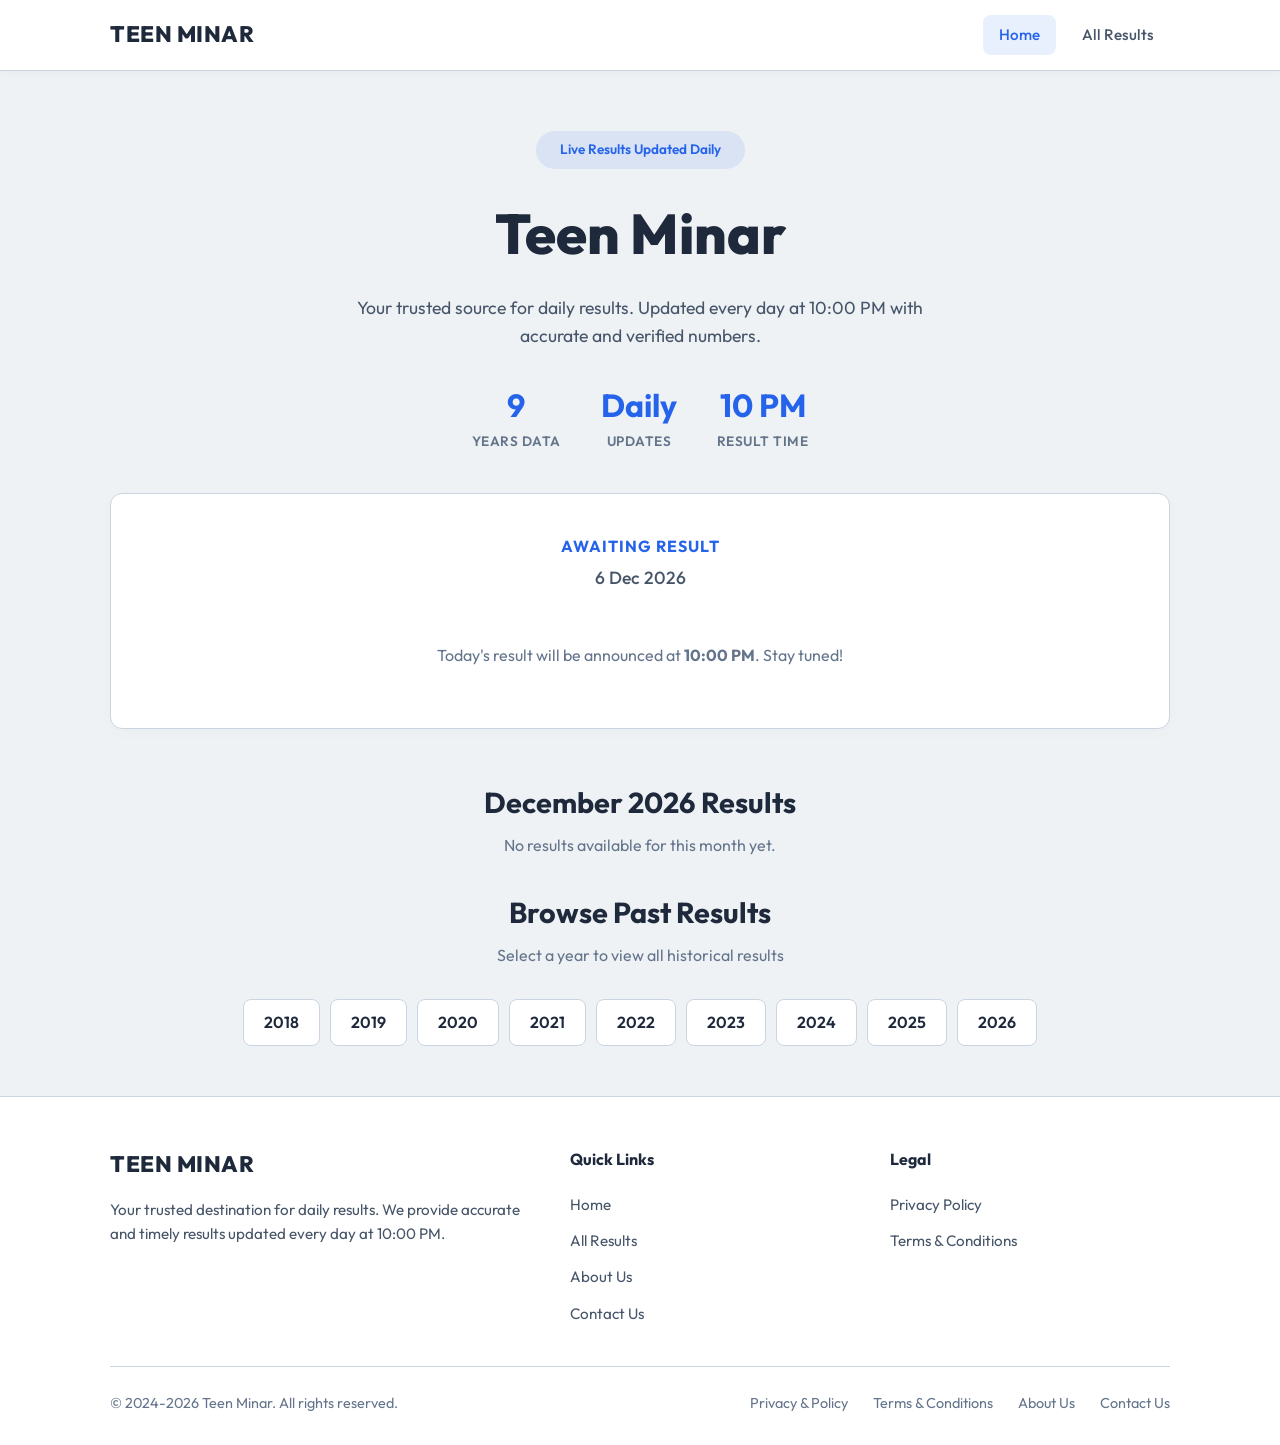
==== commit 6c632255: "Show Day column on mobile devices" ====
--- a/index.html
+++ b/index.html
@@ -1,15 +1,19 @@
 <!DOCTYPE html>
 <html lang="en">
+
 <head>
   <meta charset="UTF-8">
   <meta name="viewport" content="width=device-width, initial-scale=1.0">
   <title>Teen Minar - Latest Results | teenminar.com</title>
-  <meta name="description" content="Teen Minar - Check today's latest result and past results. Daily updates at 10 PM. View current month, yearly and historical data at teenminar.com">
-  <meta name="keywords" content="Teen Minar, teenminar, teenminar.com, teenminar.in, latest result, today result, daily result">
+  <meta name="description"
+    content="Teen Minar - Check today's latest result and past results. Daily updates at 10 PM. View current month, yearly and historical data at teenminar.com">
+  <meta name="keywords"
+    content="Teen Minar, teenminar, teenminar.com, teenminar.in, latest result, today result, daily result">
   <meta name="robots" content="index, follow">
   <link rel="canonical" href="https://teenminar.com/">
   <link rel="stylesheet" href="css/style.css">
 </head>
+
 <body data-page="home">
 
   <!-- Nav Overlay -->
@@ -19,7 +23,7 @@
   <header class="header">
     <nav class="navbar">
       <a href="index.html" class="logo">
-        <div class="logo-icon">TM</div>
+
         <span class="logo-text">TEEN MINAR</span>
       </a>
       <div class="nav-links">
@@ -93,7 +97,8 @@
       <div class="footer-content">
         <div class="footer-brand">
           <div class="logo-text">TEEN MINAR</div>
-          <p>Your trusted destination for daily results. We provide accurate and timely results updated every day at 10:00 PM.</p>
+          <p>Your trusted destination for daily results. We provide accurate and timely results updated every day at
+            10:00 PM.</p>
         </div>
         <div class="footer-section">
           <h3>Quick Links</h3>
@@ -126,4 +131,5 @@
 
   <script src="js/app.js"></script>
 </body>
-</html>
+
+</html>
--- a/css/style.css
+++ b/css/style.css
@@ -578,9 +578,6 @@
 }
 
 @media (max-width: 480px) {
-  .results-table .day-col {
-    display: none;
-  }
   .results-table td {
     padding: 10px;
   }
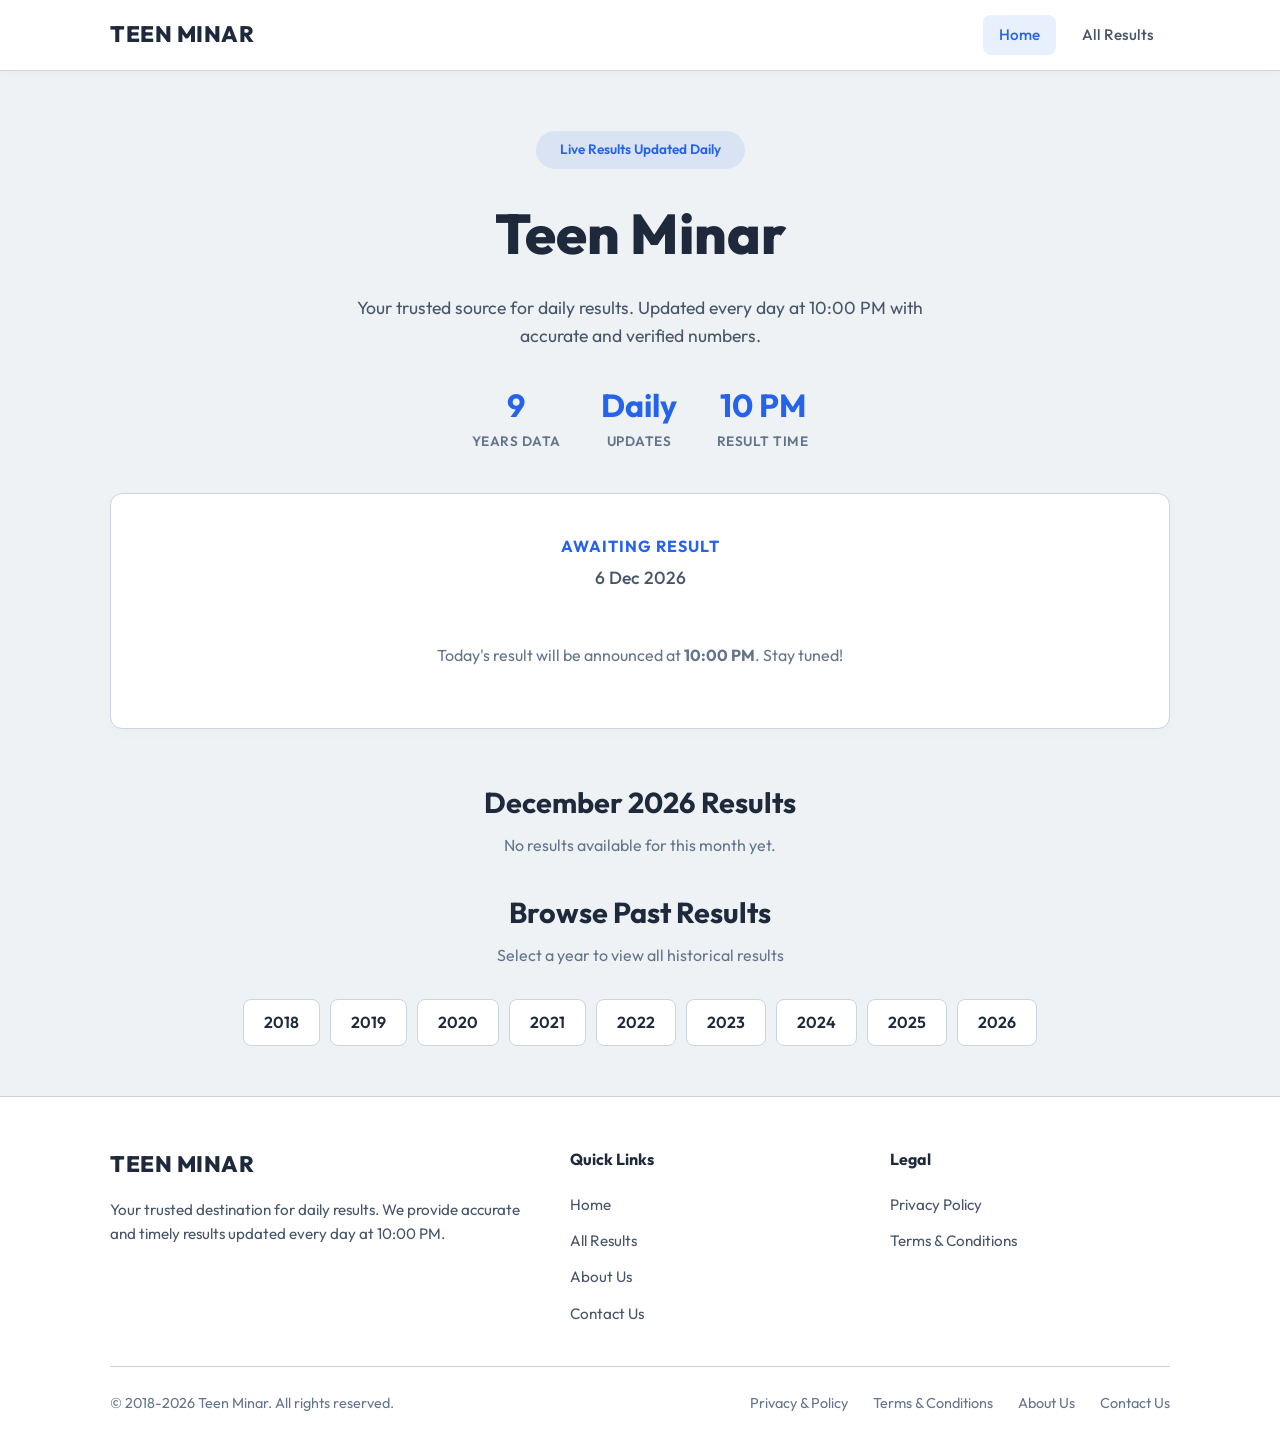
==== commit 310a9f8a: "Update footer copyright to dynamically show 2018-YYYY" ====
--- a/index.html
+++ b/index.html
@@ -118,7 +118,7 @@
         </div>
       </div>
       <div class="footer-bottom">
-        <p>&copy; 2024-2026 Teen Minar. All rights reserved.</p>
+        <p>&copy; 2018-<span id="current-year"></span> Teen Minar. All rights reserved.</p>
         <div class="footer-bottom-links">
           <a href="privacy.html">Privacy & Policy</a>
           <a href="terms.html">Terms & Conditions</a>
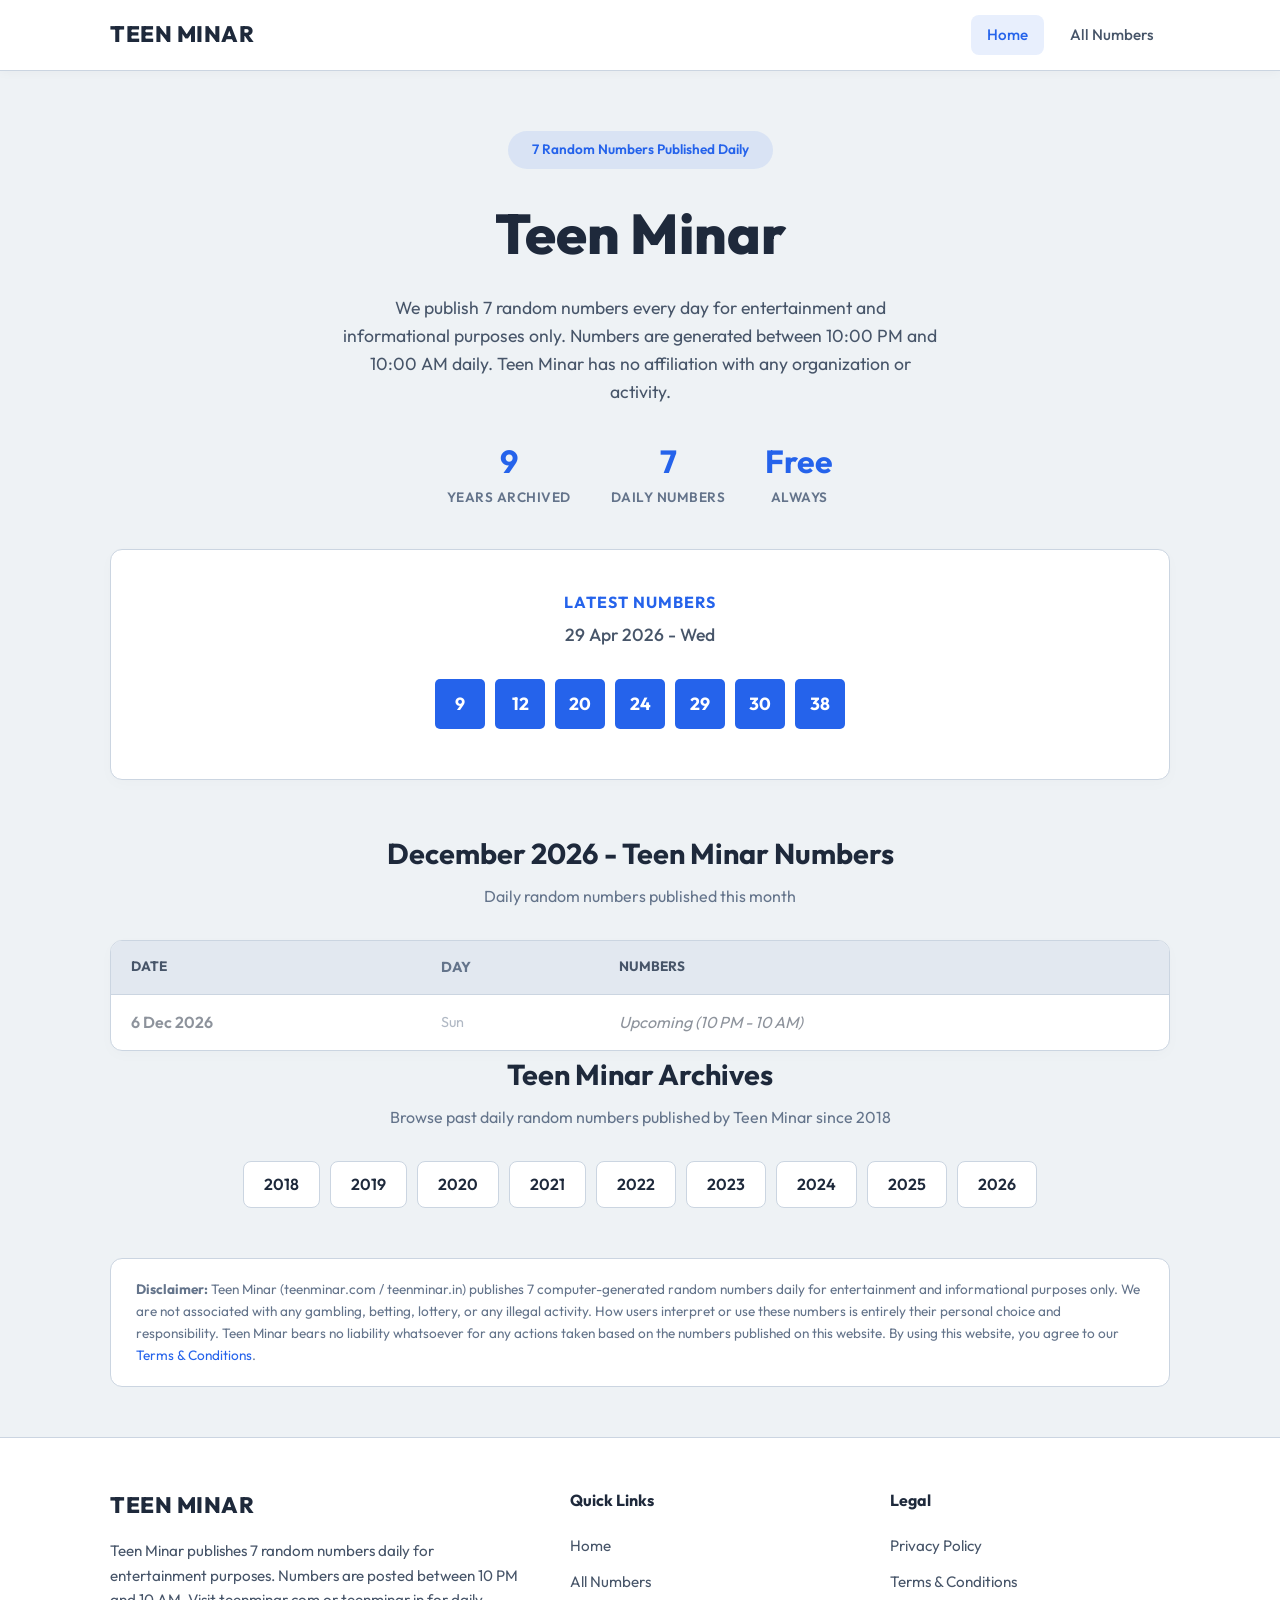
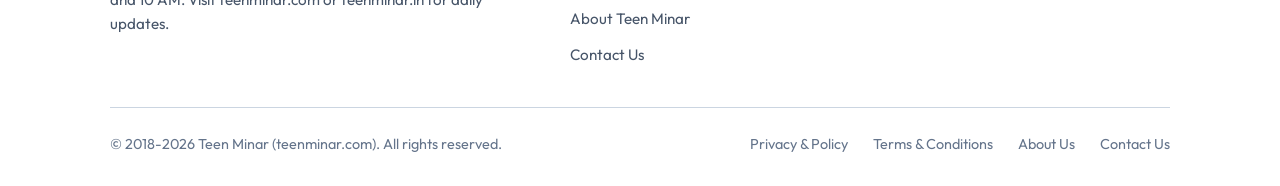
==== commit e95de1ee: "Major rebrand: random number platform, strong disclaimers, show latest numbers, heavy SEO" ====
--- a/index.html
+++ b/index.html
@@ -4,11 +4,11 @@
 <head>
   <meta charset="UTF-8">
   <meta name="viewport" content="width=device-width, initial-scale=1.0">
-  <title>Teen Minar - Latest Results | teenminar.com</title>
+  <title>Teen Minar - Daily 7 Random Numbers | teenminar.com</title>
   <meta name="description"
-    content="Teen Minar - Check today's latest result and past results. Daily updates at 10 PM. View current month, yearly and historical data at teenminar.com">
+    content="Teen Minar (teenminar.com) publishes 7 random numbers every day for entertainment and informational purposes. Browse daily numbers, archives from 2018 to present. Official Teen Minar website.">
   <meta name="keywords"
-    content="Teen Minar, teenminar, teenminar.com, teenminar.in, latest result, today result, daily result">
+    content="Teen Minar, teenminar, teenminar.com, teenminar.in, daily random numbers, 7 random numbers, teen minar numbers, teen minar daily, teenminar official">
   <meta name="robots" content="index, follow">
   <link rel="canonical" href="https://teenminar.com/">
   <link rel="stylesheet" href="css/style.css">
@@ -23,12 +23,11 @@
   <header class="header">
     <nav class="navbar">
       <a href="index.html" class="logo">
-
         <span class="logo-text">TEEN MINAR</span>
       </a>
       <div class="nav-links">
         <a href="index.html" class="active">Home</a>
-        <a href="results.html">All Results</a>
+        <a href="results.html">All Numbers</a>
       </div>
       <div class="hamburger">
         <span></span>
@@ -43,10 +42,10 @@
     <div class="container">
       <div class="hero-badge">
         <span class="dot"></span>
-        Live Results Updated Daily
+        7 Random Numbers Published Daily
       </div>
       <h1>Teen Minar</h1>
-      <p>Your trusted source for daily results. Updated every day at 10:00 PM with accurate and verified numbers.</p>
+      <p>We publish 7 random numbers every day for entertainment and informational purposes only. Numbers are generated between 10:00 PM and 10:00 AM daily. Teen Minar has no affiliation with any organization or activity.</p>
       <div class="hero-stats" id="hero-stats">
         <div class="stat-item">
           <div class="stat-number">---</div>
@@ -56,25 +55,25 @@
     </div>
   </section>
 
-  <!-- Today's Result -->
+  <!-- Latest Numbers (replaces Today's Result) -->
   <section class="today-result">
     <div class="container">
       <div id="today-result-container">
         <div class="loading">
           <div class="spinner"></div>
-          <p>Loading today's result...</p>
+          <p>Loading latest numbers...</p>
         </div>
       </div>
     </div>
   </section>
 
-  <!-- Current Month Results -->
+  <!-- Current Month Numbers -->
   <section class="month-results">
     <div class="container">
       <div id="month-results-container">
         <div class="loading">
           <div class="spinner"></div>
-          <p>Loading results...</p>
+          <p>Loading numbers...</p>
         </div>
       </div>
     </div>
@@ -83,11 +82,18 @@
   <!-- Quick Year Links -->
   <section class="container" style="margin-bottom: 50px;">
     <div class="section-header">
-      <h2>Browse Past Results</h2>
-      <p>Select a year to view all historical results</p>
+      <h2>Teen Minar Archives</h2>
+      <p>Browse past daily random numbers published by Teen Minar since 2018</p>
     </div>
     <div class="quick-years" id="quick-years">
       <!-- Dynamically populated -->
+    </div>
+  </section>
+
+  <!-- Disclaimer -->
+  <section class="container" style="margin-bottom: 30px;">
+    <div class="content-card" style="padding: 20px 25px; font-size: 0.85rem; color: var(--text-muted);">
+      <strong>Disclaimer:</strong> Teen Minar (teenminar.com / teenminar.in) publishes 7 computer-generated random numbers daily for entertainment and informational purposes only. We are not associated with any gambling, betting, lottery, or any illegal activity. How users interpret or use these numbers is entirely their personal choice and responsibility. Teen Minar bears no liability whatsoever for any actions taken based on the numbers published on this website. By using this website, you agree to our <a href="terms.html" style="color: var(--accent);">Terms &amp; Conditions</a>.
     </div>
   </section>
 
@@ -97,15 +103,14 @@
       <div class="footer-content">
         <div class="footer-brand">
           <div class="logo-text">TEEN MINAR</div>
-          <p>Your trusted destination for daily results. We provide accurate and timely results updated every day at
-            10:00 PM.</p>
+          <p>Teen Minar publishes 7 random numbers daily for entertainment purposes. Numbers are posted between 10 PM and 10 AM. Visit teenminar.com or teenminar.in for daily updates.</p>
         </div>
         <div class="footer-section">
           <h3>Quick Links</h3>
           <div class="footer-links">
             <a href="index.html">Home</a>
-            <a href="results.html">All Results</a>
-            <a href="about.html">About Us</a>
+            <a href="results.html">All Numbers</a>
+            <a href="about.html">About Teen Minar</a>
             <a href="contact.html">Contact Us</a>
           </div>
         </div>
@@ -113,15 +118,15 @@
           <h3>Legal</h3>
           <div class="footer-links">
             <a href="privacy.html">Privacy Policy</a>
-            <a href="terms.html">Terms & Conditions</a>
+            <a href="terms.html">Terms &amp; Conditions</a>
           </div>
         </div>
       </div>
       <div class="footer-bottom">
-        <p>&copy; 2018-<span id="current-year"></span> Teen Minar. All rights reserved.</p>
+        <p>&copy; 2018-<span id="current-year"></span> Teen Minar (teenminar.com). All rights reserved.</p>
         <div class="footer-bottom-links">
-          <a href="privacy.html">Privacy & Policy</a>
-          <a href="terms.html">Terms & Conditions</a>
+          <a href="privacy.html">Privacy &amp; Policy</a>
+          <a href="terms.html">Terms &amp; Conditions</a>
           <a href="about.html">About Us</a>
           <a href="contact.html">Contact Us</a>
         </div>
